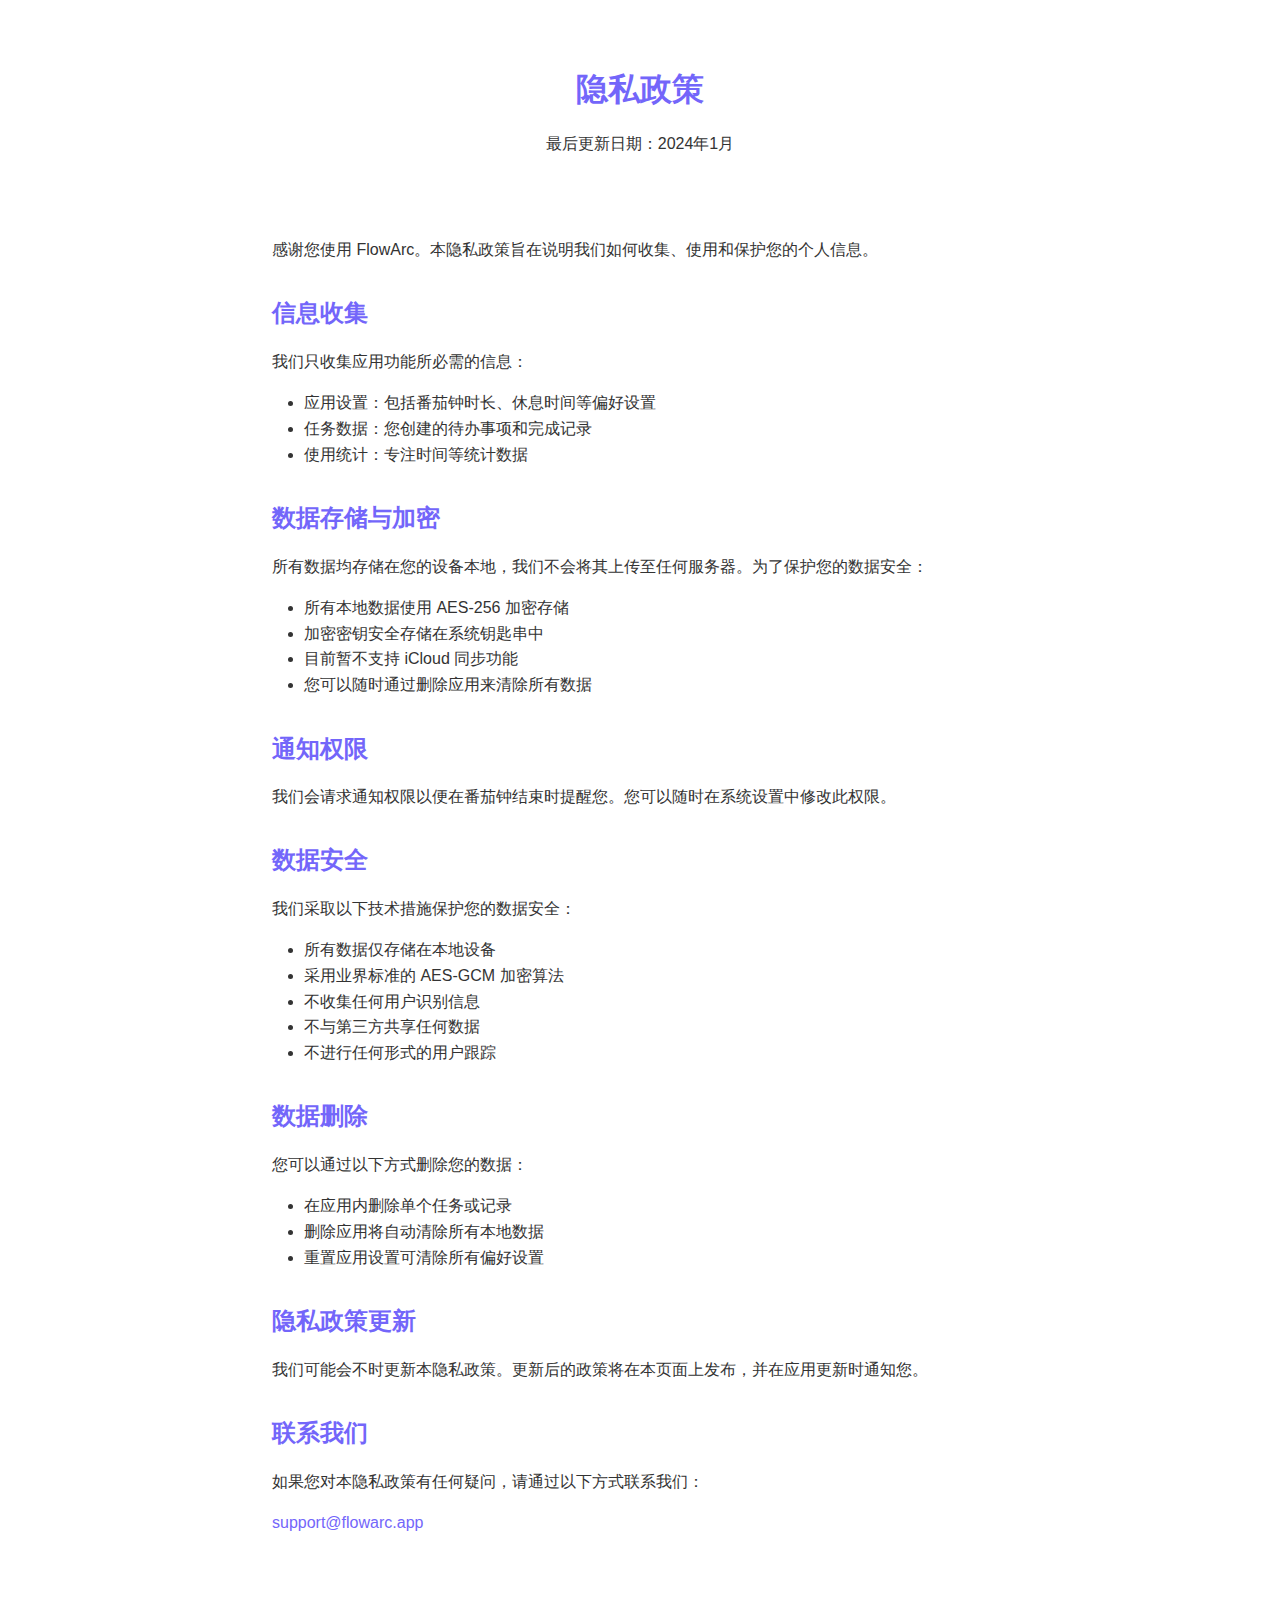
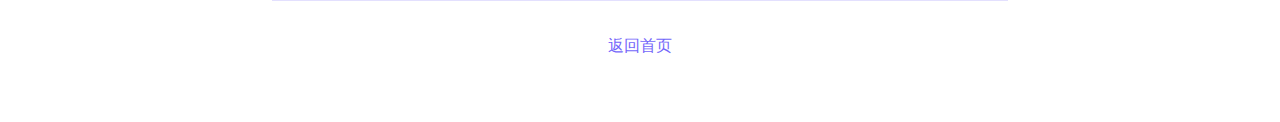
==== privacy.html @ 44b21875 "初始化提交" ====
<!DOCTYPE html>
<html lang="zh">
<head>
    <meta charset="UTF-8">
    <meta name="viewport" content="width=device-width, initial-scale=1.0">
    <title>隐私政策 - FlowArc</title>
    <style>
        :root {
            --accent-color: #7366FA;
            --text-color: #333;
            --bg-color: #fff;
        }
        
        @media (prefers-color-scheme: dark) {
            :root {
                --accent-color: #8C80FF;
                --text-color: #fff;
                --bg-color: #111;
            }
        }
        
        * {
            margin: 0;
            padding: 0;
            box-sizing: border-box;
        }
        
        body {
            font-family: -apple-system, BlinkMacSystemFont, "Segoe UI", Roboto, Helvetica, Arial, sans-serif;
            line-height: 1.6;
            color: var(--text-color);
            background-color: var(--bg-color);
        }
        
        .container {
            max-width: 800px;
            margin: 0 auto;
            padding: 2rem;
        }
        
        header {
            text-align: center;
            padding: 2rem 0;
            margin-bottom: 2rem;
        }
        
        h1 {
            font-size: 2rem;
            margin-bottom: 1rem;
            color: var(--accent-color);
        }
        
        h2 {
            color: var(--accent-color);
            margin: 2rem 0 1rem;
        }
        
        p {
            margin-bottom: 1rem;
        }
        
        ul {
            margin-bottom: 1rem;
            padding-left: 2rem;
        }
        
        footer {
            text-align: center;
            padding: 2rem;
            margin-top: 4rem;
            border-top: 1px solid rgba(115, 102, 250, 0.2);
        }
        
        .back-link {
            color: var(--accent-color);
            text-decoration: none;
        }
        
        .back-link:hover {
            text-decoration: underline;
        }
    </style>
</head>
<body>
    <div class="container">
        <header>
            <h1>隐私政策</h1>
            <p>最后更新日期：2024年1月</p>
        </header>

        <main>
            <p>感谢您使用 FlowArc。本隐私政策旨在说明我们如何收集、使用和保护您的个人信息。</p>

            <h2>信息收集</h2>
            <p>我们只收集应用功能所必需的信息：</p>
            <ul>
                <li>应用设置：包括番茄钟时长、休息时间等偏好设置</li>
                <li>任务数据：您创建的待办事项和完成记录</li>
                <li>使用统计：专注时间等统计数据</li>
            </ul>

            <h2>数据存储与加密</h2>
            <p>所有数据均存储在您的设备本地，我们不会将其上传至任何服务器。为了保护您的数据安全：</p>
            <ul>
                <li>所有本地数据使用 AES-256 加密存储</li>
                <li>加密密钥安全存储在系统钥匙串中</li>
                <li>目前暂不支持 iCloud 同步功能</li>
                <li>您可以随时通过删除应用来清除所有数据</li>
            </ul>

            <h2>通知权限</h2>
            <p>我们会请求通知权限以便在番茄钟结束时提醒您。您可以随时在系统设置中修改此权限。</p>

            <h2>数据安全</h2>
            <p>我们采取以下技术措施保护您的数据安全：</p>
            <ul>
                <li>所有数据仅存储在本地设备</li>
                <li>采用业界标准的 AES-GCM 加密算法</li>
                <li>不收集任何用户识别信息</li>
                <li>不与第三方共享任何数据</li>
                <li>不进行任何形式的用户跟踪</li>
            </ul>

            <h2>数据删除</h2>
            <p>您可以通过以下方式删除您的数据：</p>
            <ul>
                <li>在应用内删除单个任务或记录</li>
                <li>删除应用将自动清除所有本地数据</li>
                <li>重置应用设置可清除所有偏好设置</li>
            </ul>

            <h2>隐私政策更新</h2>
            <p>我们可能会不时更新本隐私政策。更新后的政策将在本页面上发布，并在应用更新时通知您。</p>

            <h2>联系我们</h2>
            <p>如果您对本隐私政策有任何疑问，请通过以下方式联系我们：</p>
            <p><a href="mailto:support@flowarc.app" class="back-link">support@flowarc.app</a></p>
        </main>

        <footer>
            <a href="index.html" class="back-link">返回首页</a>
        </footer>
    </div>
</body>
</html>
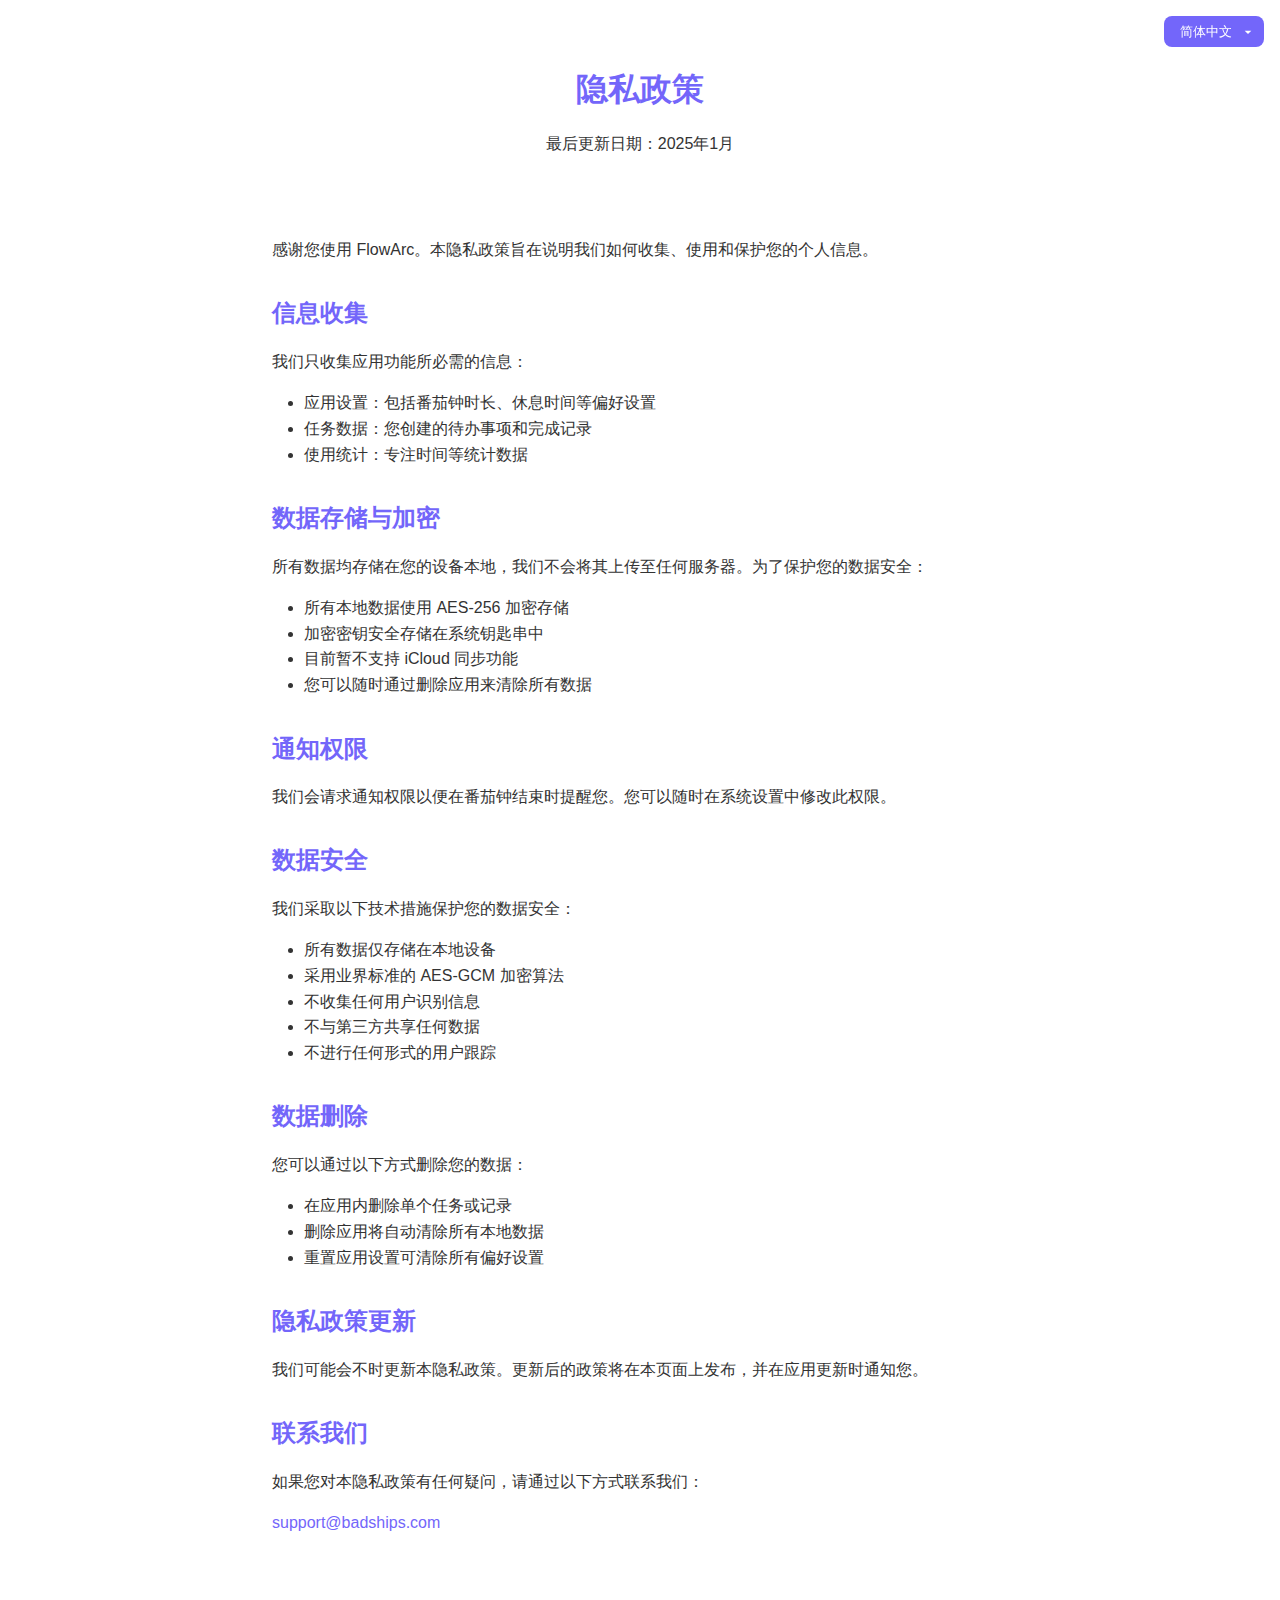
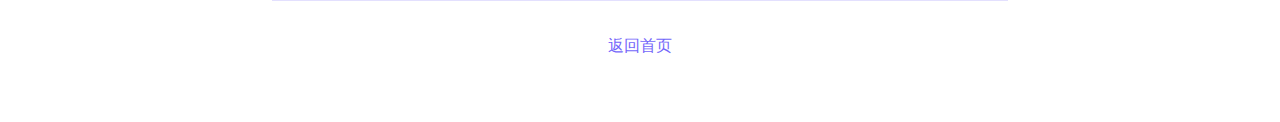
==== commit c1923379: "增加多国语言的本地化" ====
--- a/privacy.html
+++ b/privacy.html
@@ -3,7 +3,9 @@
 <head>
     <meta charset="UTF-8">
     <meta name="viewport" content="width=device-width, initial-scale=1.0">
-    <title>隐私政策 - FlowArc</title>
+    <title data-i18n="privacy.title">隐私政策 - FlowArc</title>
+    <link rel="stylesheet" href="styles.css">
+    <script src="i18n.js"></script>
     <style>
         :root {
             --accent-color: #7366FA;
@@ -84,61 +86,61 @@
 <body>
     <div class="container">
         <header>
-            <h1>隐私政策</h1>
-            <p>最后更新日期：2024年1月</p>
+            <h1 data-i18n="privacy.title">隐私政策</h1>
+            <p data-i18n="privacy.lastUpdated">最后更新日期：2025年1月</p>
         </header>
 
         <main>
-            <p>感谢您使用 FlowArc。本隐私政策旨在说明我们如何收集、使用和保护您的个人信息。</p>
+            <p data-i18n="privacy.intro">感谢您使用 FlowArc。本隐私政策旨在说明我们如何收集、使用和保护您的个人信息。</p>
 
-            <h2>信息收集</h2>
-            <p>我们只收集应用功能所必需的信息：</p>
+            <h2 data-i18n="privacy.infoCollection.title">信息收集</h2>
+            <p data-i18n="privacy.infoCollection.description">我们只收集应用功能所必需的信息：</p>
             <ul>
-                <li>应用设置：包括番茄钟时长、休息时间等偏好设置</li>
-                <li>任务数据：您创建的待办事项和完成记录</li>
-                <li>使用统计：专注时间等统计数据</li>
+                <li data-i18n="privacy.infoCollection.items[0]">应用设置：包括番茄钟时长、休息时间等偏好设置</li>
+                <li data-i18n="privacy.infoCollection.items[1]">任务数据：您创建的待办事项和完成记录</li>
+                <li data-i18n="privacy.infoCollection.items[2]">使用统计：专注时间等统计数据</li>
             </ul>
 
-            <h2>数据存储与加密</h2>
-            <p>所有数据均存储在您的设备本地，我们不会将其上传至任何服务器。为了保护您的数据安全：</p>
+            <h2 data-i18n="privacy.dataStorage.title">数据存储与加密</h2>
+            <p data-i18n="privacy.dataStorage.description">所有数据均存储在您的设备本地，我们不会将其上传至任何服务器。为了保护您的数据安全：</p>
             <ul>
-                <li>所有本地数据使用 AES-256 加密存储</li>
-                <li>加密密钥安全存储在系统钥匙串中</li>
-                <li>目前暂不支持 iCloud 同步功能</li>
-                <li>您可以随时通过删除应用来清除所有数据</li>
+                <li data-i18n="privacy.dataStorage.items[0]">所有本地数据使用 AES-256 加密存储</li>
+                <li data-i18n="privacy.dataStorage.items[1]">加密密钥安全存储在系统钥匙串中</li>
+                <li data-i18n="privacy.dataStorage.items[2]">目前暂不支持 iCloud 同步功能</li>
+                <li data-i18n="privacy.dataStorage.items[3]">您可以随时通过删除应用来清除所有数据</li>
             </ul>
 
-            <h2>通知权限</h2>
-            <p>我们会请求通知权限以便在番茄钟结束时提醒您。您可以随时在系统设置中修改此权限。</p>
+            <h2 data-i18n="privacy.notification.title">通知权限</h2>
+            <p data-i18n="privacy.notification.description">我们会请求通知权限以便在番茄钟结束时提醒您。您可以随时在系统设置中修改此权限。</p>
 
-            <h2>数据安全</h2>
-            <p>我们采取以下技术措施保护您的数据安全：</p>
+            <h2 data-i18n="privacy.dataSecurity.title">数据安全</h2>
+            <p data-i18n="privacy.dataSecurity.description">我们采取以下技术措施保护您的数据安全：</p>
             <ul>
-                <li>所有数据仅存储在本地设备</li>
-                <li>采用业界标准的 AES-GCM 加密算法</li>
-                <li>不收集任何用户识别信息</li>
-                <li>不与第三方共享任何数据</li>
-                <li>不进行任何形式的用户跟踪</li>
+                <li data-i18n="privacy.dataSecurity.items[0]">所有数据仅存储在本地设备</li>
+                <li data-i18n="privacy.dataSecurity.items[1]">采用业界标准的 AES-GCM 加密算法</li>
+                <li data-i18n="privacy.dataSecurity.items[2]">不收集任何用户识别信息</li>
+                <li data-i18n="privacy.dataSecurity.items[3]">不与第三方共享任何数据</li>
+                <li data-i18n="privacy.dataSecurity.items[4]">不进行任何形式的用户跟踪</li>
             </ul>
 
-            <h2>数据删除</h2>
-            <p>您可以通过以下方式删除您的数据：</p>
+            <h2 data-i18n="privacy.dataDeletion.title">数据删除</h2>
+            <p data-i18n="privacy.dataDeletion.description">您可以通过以下方式删除您的数据：</p>
             <ul>
-                <li>在应用内删除单个任务或记录</li>
-                <li>删除应用将自动清除所有本地数据</li>
-                <li>重置应用设置可清除所有偏好设置</li>
+                <li data-i18n="privacy.dataDeletion.items[0]">在应用内删除单个任务或记录</li>
+                <li data-i18n="privacy.dataDeletion.items[1]">删除应用将自动清除所有本地数据</li>
+                <li data-i18n="privacy.dataDeletion.items[2]">重置应用设置可清除所有偏好设置</li>
             </ul>
 
-            <h2>隐私政策更新</h2>
-            <p>我们可能会不时更新本隐私政策。更新后的政策将在本页面上发布，并在应用更新时通知您。</p>
+            <h2 data-i18n="privacy.policyUpdate.title">隐私政策更新</h2>
+            <p data-i18n="privacy.policyUpdate.description">我们可能会不时更新本隐私政策。更新后的政策将在本页面上发布，并在应用更新时通知您。</p>
 
-            <h2>联系我们</h2>
-            <p>如果您对本隐私政策有任何疑问，请通过以下方式联系我们：</p>
-            <p><a href="mailto:support@flowarc.app" class="back-link">support@flowarc.app</a></p>
+            <h2 data-i18n="privacy.contact.title">联系我们</h2>
+            <p data-i18n="privacy.contact.description">如果您对本隐私政策有任何疑问，请通过以下方式联系我们：</p>
+            <p><a href="mailto:support@badships.com" class="back-link" data-i18n="privacy.contact.email">support@badships.com</a></p>
         </main>
 
         <footer>
-            <a href="index.html" class="back-link">返回首页</a>
+            <a href="index.html" class="back-link" data-i18n="footer.backToHome">返回首页</a>
         </footer>
     </div>
 </body>
--- a/styles.css
+++ b/styles.css
@@ -0,0 +1,27 @@
+.language-switcher {
+  position: fixed;
+  top: 1rem;
+  right: 1rem;
+  z-index: 1000;
+}
+
+.language-switcher select {
+  background: var(--accent-color);
+  color: white;
+  border: none;
+  padding: 0.5rem 1rem;
+  border-radius: 0.5rem;
+  cursor: pointer;
+  appearance: none;
+  -webkit-appearance: none;
+  -moz-appearance: none;
+  padding-right: 2rem;
+  background-image: url("data:image/svg+xml;charset=UTF-8,%3csvg xmlns='http://www.w3.org/2000/svg' viewBox='0 0 24 24' fill='white'%3e%3cpath d='M7 10l5 5 5-5z'/%3e%3c/svg%3e");
+  background-repeat: no-repeat;
+  background-position: right 0.5rem center;
+  background-size: 1rem;
+}
+
+.language-switcher select:hover {
+  opacity: 0.9;
+}